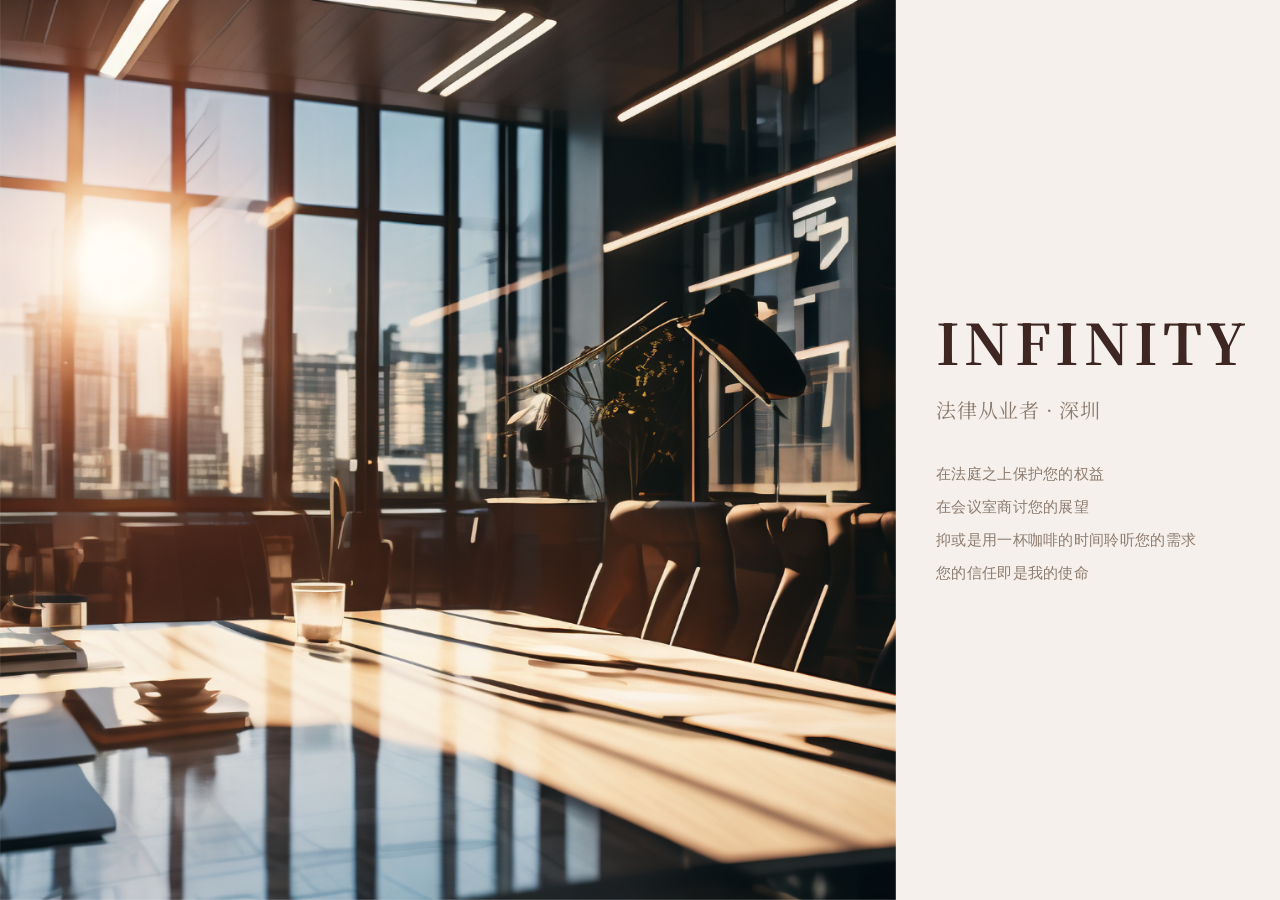
==== index.html @ d0652b82 "Deploy resume website" ====
<!DOCTYPE html>
<html lang="zh-CN">
<head>
  <meta charset="UTF-8">
  <meta name="viewport" content="width=device-width, initial-scale=1.0">
  <title>个人简历</title>
  <link href="https://fonts.googleapis.com/css2?family=Inter:wght@300;400;500;600;700&family=Noto+Serif+SC:wght@400;500;600;700&display=swap" rel="stylesheet">
  <link rel="stylesheet" href="css/style.css">
</head>
<body>

  <div class="scroll-container">

    <!-- 第 1 页：封面 / 个人简介 -->
    <section class="page" id="page-1">
      <div class="hero-split">
        <!-- 左侧：背景轮换区 70% -->
        <div class="hero-carousel">
          <div class="carousel-track" id="carousel-track">
            <div class="carousel-slide" style="background-image: url('assets/carousel-1.jpg');"></div>
            <div class="carousel-slide" style="background-image: url('assets/carousel-2.jpg');"></div>
            <div class="carousel-slide" style="background-image: url('assets/carousel-3.jpg');"></div>
          </div>
        </div>
        <!-- 右侧：纯色文本区 30% -->
        <div class="hero-info">
          <h1 class="page-title">INFINITY</h1>
          <p class="page-subtitle">法律从业者 · 深圳</p>
          <div class="hero-lines" id="hero-lines">
            <p class="hero-line">在法庭之上保护您的权益</p>
            <p class="hero-line">在会议室商讨您的展望</p>
            <p class="hero-line">抑或是用一杯咖啡的时间聆听您的需求</p>
            <p class="hero-line">您的信任即是我的使命</p>
          </div>
        </div>
      </div>
    </section>

    <!-- 第 2 页：经历与技能 -->
    <section class="page" id="page-2">
      <div class="page-overlay">
        <div class="split-layout">
          <!-- 左栏：经历 -->
          <div class="split-left">
            <h2 class="section-heading">工作经历</h2>
            <div class="timeline">
              <div class="timeline-item">
                <div class="timeline-dot"></div>
                <div class="timeline-content">
                  <span class="timeline-date">2026.9</span>
                  <h3 class="timeline-title">汕头大学 · 法学专业</h3>
                  <p class="timeline-desc">进入汕头大学法学专业深造。</p>
                </div>
              </div>
              <div class="timeline-item">
                <div class="timeline-dot"></div>
                <div class="timeline-content">
                  <span class="timeline-date">2026.8</span>
                  <h3 class="timeline-title">卓建律师事务所 · 实习</h3>
                  <p class="timeline-desc">进入卓建律师事务所实习。</p>
                </div>
              </div>
              <div class="timeline-item">
                <div class="timeline-dot"></div>
                <div class="timeline-content">
                  <span class="timeline-date">2026.6</span>
                  <h3 class="timeline-title">毕业于深圳某高中</h3>
                  <p class="timeline-desc">在深圳完成高中学业，顺利毕业。</p>
                </div>
              </div>
            </div>
          </div>
          <!-- 右栏：技能 -->
          <div class="split-right">
            <h2 class="section-heading">技能</h2>
            <div class="skills-list">
              <div class="skill-item">
                <span class="skill-name">人文素养</span>
                <div class="skill-bar"><div class="skill-bar-fill" style="width: 90%;"></div></div>
              </div>
              <div class="skill-item">
                <span class="skill-name">创新能力</span>
                <div class="skill-bar"><div class="skill-bar-fill" style="width: 85%;"></div></div>
              </div>
              <div class="skill-item">
                <span class="skill-name">工作实践经验</span>
                <div class="skill-bar"><div class="skill-bar-fill" style="width: 80%;"></div></div>
              </div>
              <div class="skill-item">
                <span class="skill-name">业务能力</span>
                <div class="skill-bar"><div class="skill-bar-fill" style="width: 75%;"></div></div>
              </div>
              <div class="skill-item">
                <span class="skill-name">跨领域能力</span>
                <div class="skill-bar"><div class="skill-bar-fill" style="width: 85%;"></div></div>
              </div>
            </div>
          </div>
        </div>
      </div>
    </section>

    <!-- 第 3 页：项目展示与联系方式 -->
    <section class="page" id="page-3">
      <div class="page-overlay">
        <h2 class="section-heading">更多信息</h2>
        <div class="project-grid">
          <a href="project1.html" class="card card-link">
            <h3 class="card-title">个人简介</h3>
            <p class="card-desc">想进一步了解INFINITY？</p>
          </a>
          <a href="project2.html" class="card card-link">
            <h3 class="card-title">资料展示</h3>
            <div class="card-tags">
              <span class="tag">AI能力认证</span>
              <span class="tag">商业能力</span>
              <span class="tag">法律专业能力</span>
            </div>
          </a>
          <a href="project3.html" class="card card-link">
            <h3 class="card-title">简历生成</h3>
            <p class="card-desc">获取可供直接下载打印的简历</p>
          </a>
        </div>
        <div class="contact-section">
          <h2 class="section-heading">联系方式</h2>
          <p class="contact-info">
            <a href="mailto:yourname@email.com">yourname@email.com</a>
            <span class="contact-sep">/</span>
            <a href="https://github.com/yourname" target="_blank">github.com/yourname</a>
          </p>
        </div>
      </div>
    </section>

  </div>

  <script src="js/main.js"></script>
</body>
</html>
---- css/style.css ----
/* style.css — 极简商务风个人简历网站 */
/* 大英博物馆风格参考，所有变量集中在 :root */

:root {
  /* ===== 色彩 ===== */
  --color-bg:         #F5F0EB;
  --color-text:       #1A1A1A;
  --color-heading:    #3E2723;
  --color-sub:        #8D7B6F;
  --color-link:       #5D4037;
  --color-overlay:    rgba(245, 240, 235, 0.7);

  /* ===== 字体 ===== */
  --font-heading:     'Noto Serif SC', 'Georgia', 'Times New Roman', serif;
  --font-body:        'Inter', 'Noto Sans SC', 'Helvetica Neue', Arial, sans-serif;

  /* ===== 标题排版 ===== */
  --title-size:       56px;
  --title-weight:     700;
  --title-spacing:    0.08em;
  --title-line-height: 1.2;

  --subtitle-size:    20px;
  --subtitle-weight:  400;
  --subtitle-spacing: 0.04em;

  --section-size:     28px;
  --section-weight:   600;
  --section-spacing:  0.06em;

  /* ===== 正文排版 ===== */
  --body-size:        15px;
  --body-weight:      400;
  --body-line-height: 1.8;
  --body-spacing:     0.02em;

  --small-size:       13px;

  /* ===== 文本边框 ===== */
  --text-border-color: #D7CCC8;
  --text-border-width: 1px;
  --text-border-style: solid;
  --text-border-radius: 0px;

  /* ===== 卡片样式 ===== */
  --card-bg:          rgba(255, 255, 255, 0.6);
  --card-border:      #D7CCC8;
  --card-padding:     24px;
  --card-radius:      0px;

  /* ===== 布局 ===== */
  --page-padding:     60px;
  --content-max-width: 1000px;
  --timeline-color:   #3E2723;
  --timeline-width:   1px;
  --divider-color:    #D7CCC8;

  /* ===== 进度条 ===== */
  --bar-bg:           #E8E0D8;
  --bar-fill:         #3E2723;
  --bar-height:       4px;
}

/* ===== 全局重置 ===== */
*, *::before, *::after {
  margin: 0;
  padding: 0;
  box-sizing: border-box;
}

html {
  font-size: 16px;
  -webkit-font-smoothing: antialiased;
  -moz-osx-font-smoothing: grayscale;
}

body {
  font-family: var(--font-body);
  font-size: var(--body-size);
  font-weight: var(--body-weight);
  line-height: var(--body-line-height);
  letter-spacing: var(--body-spacing);
  color: var(--color-text);
  background: var(--color-bg);
  overflow: hidden;
}

a {
  color: var(--color-link);
  text-decoration: none;
  transition: opacity 0.2s;
}
a:hover {
  opacity: 0.7;
}

/* ===== 滚动容器 ===== */
.scroll-container {
  height: 100vh;
  overflow-y: scroll;
  scroll-snap-type: y mandatory;
  scroll-behavior: smooth;
}

/* ===== 页面 ===== */
.page {
  height: 100vh;
  scroll-snap-align: start;
  background-size: cover;
  background-position: center;
  background-repeat: no-repeat;
  display: flex;
  align-items: center;
  justify-content: center;
}

.page-overlay {
  background: var(--color-overlay);
  margin: var(--page-padding);
  padding: var(--page-padding);
  max-width: var(--content-max-width);
  width: 100%;
}

/* 背景贴图（后续导入后替换） */
#page-1 { background-color: var(--color-bg); display: block; align-items: initial; justify-content: initial; }
#page-2 { background-color: var(--color-bg); /* background-image: url('../assets/bg-experience.png'); */ }
#page-3 { background-color: var(--color-bg); /* background-image: url('../assets/bg-projects.png'); */ }

/* ===== 第 1 页：分栏封面 ===== */
.hero-split {
  display: flex;
  width: 100%;
  height: 100vh;
}

/* 左侧：轮播区 70% */
.hero-carousel {
  flex: 0 0 70%;
  height: 100%;
  overflow: hidden;
  position: relative;
}

.carousel-track {
  display: flex;
  height: 100%;
  transition: transform 0.6s ease-in-out;
  will-change: transform;
}

.carousel-slide {
  flex: 0 0 100%;
  height: 100%;
  background-size: cover;
  background-position: center;
  background-repeat: no-repeat;
}

/* 右侧：纯色文本区 30% */
.hero-info {
  flex: 0 0 30%;
  height: 100%;
  background: var(--color-bg);
  display: flex;
  flex-direction: column;
  justify-content: center;
  padding: 60px 40px;
}

.hero-info .page-title {
  font-family: var(--font-heading);
  font-size: var(--title-size);
  font-weight: var(--title-weight);
  letter-spacing: var(--title-spacing);
  line-height: var(--title-line-height);
  color: var(--color-heading);
  margin-bottom: 16px;
  text-align: left;
}

.hero-info .page-subtitle {
  font-family: var(--font-heading);
  font-size: var(--subtitle-size);
  font-weight: var(--subtitle-weight);
  letter-spacing: var(--subtitle-spacing);
  color: var(--color-sub);
  margin-bottom: 24px;
  text-align: left;
}

.hero-info .hero-intro {
  font-size: var(--body-size);
  color: var(--color-sub);
  text-align: left;
  max-width: none;
  margin: 0;
}

/* 逐行浮现动画 */
.hero-lines {
  margin-top: 8px;
}

.hero-line {
  font-size: var(--body-size);
  color: var(--color-sub);
  text-align: left;
  margin: 0 0 6px 0;
  opacity: 0;
  transform: translateY(12px);
  transition: opacity 0.8s ease, transform 0.8s ease;
}

.hero-line.visible {
  opacity: 1;
  transform: translateY(0);
}

/* 保留旧 .hero-content 和全局 .page-title 等样式供其他页面兼容 */
.hero-content {
  text-align: center;
  padding: 40px 0;
}

.page-title {
  font-family: var(--font-heading);
  font-size: var(--title-size);
  font-weight: var(--title-weight);
  letter-spacing: var(--title-spacing);
  line-height: var(--title-line-height);
  color: var(--color-heading);
  margin-bottom: 16px;
}

.page-subtitle {
  font-family: var(--font-heading);
  font-size: var(--subtitle-size);
  font-weight: var(--subtitle-weight);
  letter-spacing: var(--subtitle-spacing);
  color: var(--color-sub);
  margin-bottom: 24px;
}

.hero-intro {
  font-size: var(--body-size);
  color: var(--color-sub);
  max-width: 560px;
  margin: 0 auto;
}

/* ===== 第 2 页：经历与技能 ===== */
.section-heading {
  font-family: var(--font-heading);
  font-size: var(--section-size);
  font-weight: var(--section-weight);
  letter-spacing: var(--section-spacing);
  color: var(--color-heading);
  margin-bottom: 28px;
}

.split-layout {
  display: flex;
  gap: 48px;
}

.split-left {
  flex: 0 0 60%;
  min-width: 0;
}

.split-right {
  flex: 0 0 40%;
  min-width: 0;
}

/* 时间线 */
.timeline {
  position: relative;
  padding-left: 20px;
}

.timeline::before {
  content: '';
  position: absolute;
  left: 0;
  top: 4px;
  bottom: 4px;
  width: var(--timeline-width);
  background: var(--timeline-color);
}

.timeline-item {
  position: relative;
  margin-bottom: 28px;
}

.timeline-item:last-child {
  margin-bottom: 0;
}

.timeline-dot {
  position: absolute;
  left: -24px;
  top: 6px;
  width: 9px;
  height: 9px;
  border-radius: 50%;
  background: var(--timeline-color);
}

.timeline-date {
  display: block;
  font-size: var(--small-size);
  color: var(--color-sub);
  margin-bottom: 4px;
}

.timeline-title {
  font-size: var(--body-size);
  font-weight: 600;
  color: var(--color-heading);
  margin-bottom: 4px;
}

.timeline-desc {
  font-size: var(--small-size);
  color: var(--color-sub);
  line-height: 1.6;
}

/* 技能列表 */
.skills-list {
  display: flex;
  flex-direction: column;
  gap: 16px;
}

.skill-item {
  display: flex;
  flex-direction: column;
  gap: 6px;
}

.skill-name {
  font-size: var(--small-size);
  color: var(--color-heading);
}

.skill-bar {
  background: var(--bar-bg);
  height: var(--bar-height);
  width: 100%;
}

.skill-bar-fill {
  background: var(--bar-fill);
  height: var(--bar-height);
}

/* ===== 第 3 页：项目与联系 ===== */
.project-grid {
  display: grid;
  grid-template-columns: repeat(3, 1fr);
  gap: 20px;
  margin-bottom: 40px;
}

.card {
  background: var(--card-bg);
  border: var(--text-border-width) var(--text-border-style) var(--card-border);
  padding: var(--card-padding);
  border-radius: var(--card-radius);
}

/* 项目卡片链接 */
.card-link {
  display: block;
  text-decoration: none;
  color: inherit;
  cursor: pointer;
  transition: transform 0.2s ease, box-shadow 0.2s ease;
}

.card-link:hover {
  transform: translateY(-3px);
  box-shadow: 0 6px 20px rgba(62, 39, 35, 0.12);
}

.card-link .card-title {
  color: var(--color-heading);
}

.card-link .card-desc {
  color: var(--color-sub);
}

.card-title {
  font-family: var(--font-heading);
  font-size: 16px;
  font-weight: 600;
  color: var(--color-heading);
  margin-bottom: 8px;
}

.card-desc {
  font-size: var(--small-size);
  color: var(--color-sub);
  line-height: 1.6;
  margin-bottom: 12px;
}

.card-tags {
  display: flex;
  flex-wrap: wrap;
  gap: 6px;
}

.tag {
  font-size: 11px;
  color: var(--color-sub);
  border: var(--text-border-width) var(--text-border-style) var(--text-border-color);
  border-radius: var(--text-border-radius);
  padding: 2px 8px;
}

/* 联系方式 */
.contact-section {
  padding-top: 20px;
  border-top: var(--text-border-width) var(--text-border-style) var(--divider-color);
}

.contact-info {
  font-size: var(--body-size);
  color: var(--color-sub);
}

.contact-sep {
  margin: 0 12px;
  color: var(--divider-color);
}

/* ===== 响应式 ===== */
@media (max-width: 1024px) {
  :root {
    --title-size: 42px;
    --section-size: 24px;
    --page-padding: 40px;
  }

  .hero-carousel {
    flex: 0 0 60%;
  }
  .hero-info {
    flex: 0 0 40%;
    padding: 40px 28px;
  }

  .split-layout {
    flex-direction: column;
    gap: 36px;
  }

  .split-left,
  .split-right {
    flex: 1 1 auto;
  }

  .project-grid {
    grid-template-columns: repeat(2, 1fr);
  }
}

@media (max-width: 768px) {
  :root {
    --title-size: 32px;
    --subtitle-size: 16px;
    --section-size: 20px;
    --body-size: 14px;
    --small-size: 12px;
    --page-padding: 24px;
  }

  .hero-split {
    flex-direction: column;
  }
  .hero-carousel {
    flex: 0 0 50%;
  }
  .hero-info {
    flex: 0 0 50%;
    padding: 24px 20px;
  }

  .page-overlay {
    margin: 16px;
    padding: 24px;
  }

  .project-grid {
    grid-template-columns: 1fr;
  }

  .hero-content {
    padding: 20px 0;
  }

  .contact-info {
    display: flex;
    flex-direction: column;
    gap: 8px;
  }

  .contact-sep {
    display: none;
  }
}
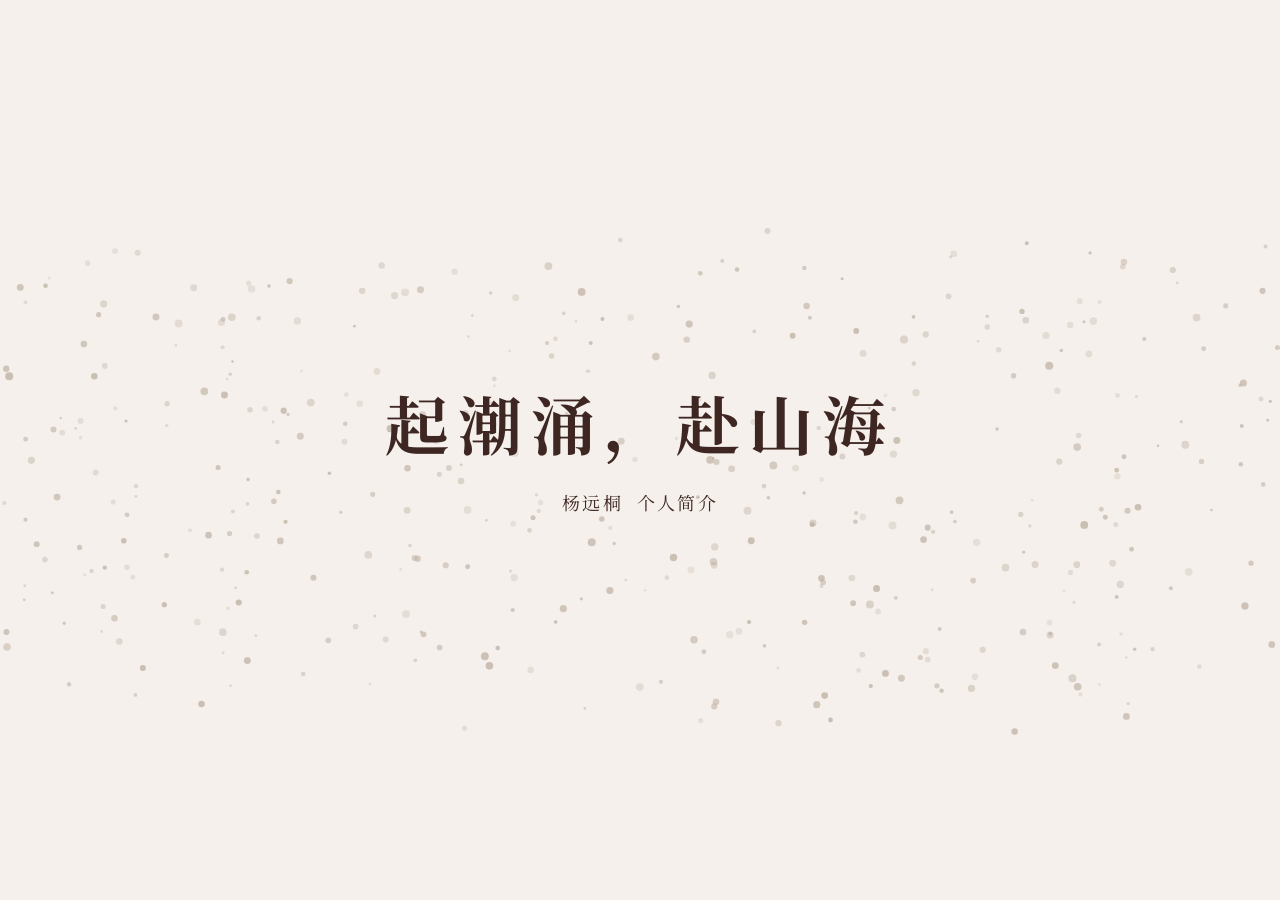
==== commit 4ad19bea: "deploy new-site" ====
--- a/index.html
+++ b/index.html
@@ -1,140 +1,112 @@
-<!DOCTYPE html>
-<html lang="zh-CN">
-<head>
-  <meta charset="UTF-8">
-  <meta name="viewport" content="width=device-width, initial-scale=1.0">
-  <title>个人简历</title>
-  <link href="https://fonts.googleapis.com/css2?family=Inter:wght@300;400;500;600;700&family=Noto+Serif+SC:wght@400;500;600;700&display=swap" rel="stylesheet">
-  <link rel="stylesheet" href="css/style.css">
-</head>
-<body>
-
-  <div class="scroll-container">
-
-    <!-- 第 1 页：封面 / 个人简介 -->
-    <section class="page" id="page-1">
-      <div class="hero-split">
-        <!-- 左侧：背景轮换区 70% -->
-        <div class="hero-carousel">
-          <div class="carousel-track" id="carousel-track">
-            <div class="carousel-slide" style="background-image: url('assets/carousel-1.jpg');"></div>
-            <div class="carousel-slide" style="background-image: url('assets/carousel-2.jpg');"></div>
-            <div class="carousel-slide" style="background-image: url('assets/carousel-3.jpg');"></div>
-          </div>
-        </div>
-        <!-- 右侧：纯色文本区 30% -->
-        <div class="hero-info">
-          <h1 class="page-title">INFINITY</h1>
-          <p class="page-subtitle">法律从业者 · 深圳</p>
-          <div class="hero-lines" id="hero-lines">
-            <p class="hero-line">在法庭之上保护您的权益</p>
-            <p class="hero-line">在会议室商讨您的展望</p>
-            <p class="hero-line">抑或是用一杯咖啡的时间聆听您的需求</p>
-            <p class="hero-line">您的信任即是我的使命</p>
-          </div>
-        </div>
-      </div>
-    </section>
-
-    <!-- 第 2 页：经历与技能 -->
-    <section class="page" id="page-2">
-      <div class="page-overlay">
-        <div class="split-layout">
-          <!-- 左栏：经历 -->
-          <div class="split-left">
-            <h2 class="section-heading">工作经历</h2>
-            <div class="timeline">
-              <div class="timeline-item">
-                <div class="timeline-dot"></div>
-                <div class="timeline-content">
-                  <span class="timeline-date">2026.9</span>
-                  <h3 class="timeline-title">汕头大学 · 法学专业</h3>
-                  <p class="timeline-desc">进入汕头大学法学专业深造。</p>
-                </div>
-              </div>
-              <div class="timeline-item">
-                <div class="timeline-dot"></div>
-                <div class="timeline-content">
-                  <span class="timeline-date">2026.8</span>
-                  <h3 class="timeline-title">卓建律师事务所 · 实习</h3>
-                  <p class="timeline-desc">进入卓建律师事务所实习。</p>
-                </div>
-              </div>
-              <div class="timeline-item">
-                <div class="timeline-dot"></div>
-                <div class="timeline-content">
-                  <span class="timeline-date">2026.6</span>
-                  <h3 class="timeline-title">毕业于深圳某高中</h3>
-                  <p class="timeline-desc">在深圳完成高中学业，顺利毕业。</p>
-                </div>
-              </div>
-            </div>
-          </div>
-          <!-- 右栏：技能 -->
-          <div class="split-right">
-            <h2 class="section-heading">技能</h2>
-            <div class="skills-list">
-              <div class="skill-item">
-                <span class="skill-name">人文素养</span>
-                <div class="skill-bar"><div class="skill-bar-fill" style="width: 90%;"></div></div>
-              </div>
-              <div class="skill-item">
-                <span class="skill-name">创新能力</span>
-                <div class="skill-bar"><div class="skill-bar-fill" style="width: 85%;"></div></div>
-              </div>
-              <div class="skill-item">
-                <span class="skill-name">工作实践经验</span>
-                <div class="skill-bar"><div class="skill-bar-fill" style="width: 80%;"></div></div>
-              </div>
-              <div class="skill-item">
-                <span class="skill-name">业务能力</span>
-                <div class="skill-bar"><div class="skill-bar-fill" style="width: 75%;"></div></div>
-              </div>
-              <div class="skill-item">
-                <span class="skill-name">跨领域能力</span>
-                <div class="skill-bar"><div class="skill-bar-fill" style="width: 85%;"></div></div>
-              </div>
-            </div>
-          </div>
-        </div>
-      </div>
-    </section>
-
-    <!-- 第 3 页：项目展示与联系方式 -->
-    <section class="page" id="page-3">
-      <div class="page-overlay">
-        <h2 class="section-heading">更多信息</h2>
-        <div class="project-grid">
-          <a href="project1.html" class="card card-link">
-            <h3 class="card-title">个人简介</h3>
-            <p class="card-desc">想进一步了解INFINITY？</p>
-          </a>
-          <a href="project2.html" class="card card-link">
-            <h3 class="card-title">资料展示</h3>
-            <div class="card-tags">
-              <span class="tag">AI能力认证</span>
-              <span class="tag">商业能力</span>
-              <span class="tag">法律专业能力</span>
-            </div>
-          </a>
-          <a href="project3.html" class="card card-link">
-            <h3 class="card-title">简历生成</h3>
-            <p class="card-desc">获取可供直接下载打印的简历</p>
-          </a>
-        </div>
-        <div class="contact-section">
-          <h2 class="section-heading">联系方式</h2>
-          <p class="contact-info">
-            <a href="mailto:yourname@email.com">yourname@email.com</a>
-            <span class="contact-sep">/</span>
-            <a href="https://github.com/yourname" target="_blank">github.com/yourname</a>
-          </p>
-        </div>
-      </div>
-    </section>
-
-  </div>
-
-  <script src="js/main.js"></script>
-</body>
+<!DOCTYPE html>
+<html lang="zh-CN">
+<head>
+  <meta charset="UTF-8">
+  <meta name="viewport" content="width=device-width, initial-scale=1.0">
+  <title>杨远桐 · 个人简介</title>
+  <link href="https://fonts.googleapis.com/css2?family=Inter:wght@300;400;500;600;700&family=Noto+Serif+SC:wght@400;500;600;700&display=swap" rel="stylesheet">
+  <link rel="stylesheet" href="css/style.css">
+</head>
+<body>
+
+  <div class="scroll-container">
+
+    <!-- 第 1 页：封面标题 + 波浪粒子 -->
+    <section class="page page-1" id="page-1">
+      <canvas class="fx-canvas wave-canvas" id="wave-canvas"></canvas>
+      <div class="page-hero">
+        <h1 class="hero-title" id="hero-title">起潮涌，赴山海</h1>
+        <p class="hero-subtitle" id="hero-subtitle">杨远桐&nbsp;&nbsp;个人简介</p>
+      </div>
+    </section>
+
+    <!-- 第 2 页：四行宣言 + 鼠标打散粒子 -->
+    <section class="page page-2" id="page-2">
+      <canvas class="fx-canvas" id="burst-canvas"></canvas>
+      <div class="page-motto">
+        <p class="motto-line" data-order="0">以法为舟</p>
+        <p class="motto-line" data-order="1">以理科的研究精神为桨</p>
+        <p class="motto-line" data-order="2">以文科的宏观思维为帆</p>
+        <p class="motto-line" data-order="3">驶向跨领域发展的远海......</p>
+      </div>
+    </section>
+
+    <!-- 第 3 页：复制原网站第 2 页（经历与技能） -->
+    <section class="page page-3" id="page-3">
+      <canvas class="fx-canvas wave-canvas" id="wave-canvas-3"></canvas>
+      <div class="page-overlay">
+        <div class="split-layout">
+          <!-- 左栏：经历 -->
+          <div class="split-left">
+            <h2 class="section-heading">工作经历</h2>
+            <div class="timeline">
+              <div class="timeline-item">
+                <div class="timeline-dot"></div>
+                <div class="timeline-content">
+                  <span class="timeline-date">2026.9</span>
+                  <h3 class="timeline-title">汕头大学 · 法学专业</h3>
+                  <p class="timeline-desc">进入汕头大学法学专业深造。</p>
+                </div>
+              </div>
+              <div class="timeline-item">
+                <div class="timeline-dot"></div>
+                <div class="timeline-content">
+                  <span class="timeline-date">2026.8</span>
+                  <h3 class="timeline-title">卓建律师事务所 · 实习</h3>
+                  <p class="timeline-desc">进入卓建律师事务所实习。</p>
+                </div>
+              </div>
+              <div class="timeline-item">
+                <div class="timeline-dot"></div>
+                <div class="timeline-content">
+                  <span class="timeline-date">2026.6</span>
+                  <h3 class="timeline-title">毕业于深圳市第二高级中学</h3>
+                  <p class="timeline-desc">在深圳完成高中学业，顺利毕业。</p>
+                </div>
+              </div>
+            </div>
+          </div>
+          <!-- 右栏：技能 -->
+          <div class="split-right">
+            <h2 class="section-heading">技能</h2>
+            <div class="skills-list">
+              <div class="skill-item">
+                <span class="skill-name">人文素养</span>
+                <div class="skill-bar"><div class="skill-bar-fill" style="width: 90%;"></div></div>
+              </div>
+              <div class="skill-item">
+                <span class="skill-name">创新能力</span>
+                <div class="skill-bar"><div class="skill-bar-fill" style="width: 85%;"></div></div>
+              </div>
+              <div class="skill-item">
+                <span class="skill-name">工作实践经验</span>
+                <div class="skill-bar"><div class="skill-bar-fill" style="width: 80%;"></div></div>
+              </div>
+              <div class="skill-item">
+                <span class="skill-name">业务能力</span>
+                <div class="skill-bar"><div class="skill-bar-fill" style="width: 75%;"></div></div>
+              </div>
+              <div class="skill-item">
+                <span class="skill-name">跨领域能力</span>
+                <div class="skill-bar"><div class="skill-bar-fill" style="width: 85%;"></div></div>
+              </div>
+            </div>
+          </div>
+        </div>
+      </div>
+    </section>
+
+    <!-- 第 4 页：导航入口 -->
+    <section class="page page-4" id="page-4">
+      <canvas class="fx-canvas wave-canvas" id="wave-canvas-4"></canvas>
+      <div class="page-links">
+        <a class="menu-link" href="intro.html">个人简介</a>
+        <a class="menu-link" href="showcase.html">项目履历</a>
+      </div>
+    </section>
+
+  </div>
+
+  <script src="js/main.js"></script>
+</body>
 </html>
--- a/css/style.css
+++ b/css/style.css
@@ -1,5 +1,5 @@
-/* style.css — 极简商务风个人简历网站 */
-/* 大英博物馆风格参考，所有变量集中在 :root */
+/* style.css — 全新个人网站（沿用原极简商务风 / 大英博物馆风格） */
+/* 所有变量集中在 :root，方便统一调整 */
 
 :root {
   /* ===== 色彩 ===== */
@@ -10,19 +10,26 @@
   --color-link:       #5D4037;
   --color-overlay:    rgba(245, 240, 235, 0.7);
 
+  /* 粒子颜色：比背景略深、比字体浅 */
+  --color-particle:   184, 169, 155;
+
   /* ===== 字体 ===== */
   --font-heading:     'Noto Serif SC', 'Georgia', 'Times New Roman', serif;
   --font-body:        'Inter', 'Noto Sans SC', 'Helvetica Neue', Arial, sans-serif;
 
   /* ===== 标题排版 ===== */
-  --title-size:       56px;
+  --title-size:       64px;
   --title-weight:     700;
-  --title-spacing:    0.08em;
-  --title-line-height: 1.2;
-
-  --subtitle-size:    20px;
+  --title-spacing:    0.14em;
+  --title-line-height: 1.3;
+
+  --subtitle-size:    18px;
   --subtitle-weight:  400;
-  --subtitle-spacing: 0.04em;
+  --subtitle-spacing: 0.12em;
+
+  --motto-size:       34px;
+  --motto-weight:     500;
+  --motto-spacing:    0.1em;
 
   --section-size:     28px;
   --section-weight:   600;
@@ -100,163 +107,128 @@
   overflow-y: scroll;
   scroll-snap-type: y mandatory;
   scroll-behavior: smooth;
+  -ms-overflow-style: none !important;
+  scrollbar-width: none !important;
+}
+.scroll-container::-webkit-scrollbar {
+  display: none !important;
+  width: 0 !important;
+  height: 0 !important;
 }
 
 /* ===== 页面 ===== */
 .page {
+  position: relative;
   height: 100vh;
   scroll-snap-align: start;
-  background-size: cover;
-  background-position: center;
-  background-repeat: no-repeat;
+  background-color: var(--color-bg);
   display: flex;
   align-items: center;
   justify-content: center;
+  overflow: hidden;
+}
+
+/* 粒子画布：铺满页面、置于文字下层 */
+.fx-canvas {
+  position: absolute;
+  inset: 0;
+  width: 100%;
+  height: 100%;
+  z-index: 0;
+  pointer-events: none;
+}
+
+/* ===== 第 1 页：封面标题 ===== */
+.page-hero {
+  position: relative;
+  z-index: 1;
+  text-align: center;
+  padding: 0 24px;
+}
+
+.hero-title {
+  font-family: var(--font-heading);
+  font-size: var(--title-size);
+  font-weight: var(--title-weight);
+  letter-spacing: var(--title-spacing);
+  line-height: var(--title-line-height);
+  color: var(--color-heading);
+  margin-bottom: 22px;
+  /* 由浅到深浮现 */
+  opacity: 0;
+  filter: blur(8px);
+  transform: translateY(16px);
+  transition: opacity 1s ease, filter 1s ease, transform 1s ease;
+}
+
+.hero-subtitle {
+  font-family: var(--font-heading);
+  font-size: var(--subtitle-size);
+  font-weight: var(--subtitle-weight);
+  letter-spacing: var(--subtitle-spacing);
+  color: var(--color-heading);
+  opacity: 0;
+  filter: blur(6px);
+  transform: translateY(12px);
+  transition: opacity 1s ease, filter 1s ease, transform 1s ease;
+}
+
+.hero-title.visible,
+.hero-subtitle.visible {
+  opacity: 1;
+  filter: blur(0);
+  transform: translateY(0);
+}
+
+/* ===== 第 2 页：四行宣言 ===== */
+.page-motto {
+  position: relative;
+  z-index: 1;
+  text-align: center;
+  padding: 0 24px;
+  display: flex;
+  flex-direction: column;
+  gap: 30px;
+}
+
+.motto-line {
+  font-family: var(--font-heading);
+  font-size: var(--motto-size);
+  font-weight: var(--motto-weight);
+  letter-spacing: var(--motto-spacing);
+  line-height: 1.5;
+  color: var(--color-heading);
+  /* 由浅到深浮现 */
+  opacity: 0;
+  filter: blur(8px);
+  transform: translateY(16px);
+  transition: opacity 1.1s ease, filter 1.1s ease, transform 1.1s ease;
+}
+
+.motto-line.visible {
+  opacity: 1;
+  filter: blur(0);
+  transform: translateY(0);
+}
+
+/* ===== 第 3 页：经历与技能（沿用原网站样式） ===== */
+.section-heading {
+  font-family: var(--font-heading);
+  font-size: var(--section-size);
+  font-weight: var(--section-weight);
+  letter-spacing: var(--section-spacing);
+  color: var(--color-heading);
+  margin-bottom: 28px;
 }
 
 .page-overlay {
+  position: relative;
+  z-index: 1;
   background: var(--color-overlay);
   margin: var(--page-padding);
   padding: var(--page-padding);
   max-width: var(--content-max-width);
   width: 100%;
-}
-
-/* 背景贴图（后续导入后替换） */
-#page-1 { background-color: var(--color-bg); display: block; align-items: initial; justify-content: initial; }
-#page-2 { background-color: var(--color-bg); /* background-image: url('../assets/bg-experience.png'); */ }
-#page-3 { background-color: var(--color-bg); /* background-image: url('../assets/bg-projects.png'); */ }
-
-/* ===== 第 1 页：分栏封面 ===== */
-.hero-split {
-  display: flex;
-  width: 100%;
-  height: 100vh;
-}
-
-/* 左侧：轮播区 70% */
-.hero-carousel {
-  flex: 0 0 70%;
-  height: 100%;
-  overflow: hidden;
-  position: relative;
-}
-
-.carousel-track {
-  display: flex;
-  height: 100%;
-  transition: transform 0.6s ease-in-out;
-  will-change: transform;
-}
-
-.carousel-slide {
-  flex: 0 0 100%;
-  height: 100%;
-  background-size: cover;
-  background-position: center;
-  background-repeat: no-repeat;
-}
-
-/* 右侧：纯色文本区 30% */
-.hero-info {
-  flex: 0 0 30%;
-  height: 100%;
-  background: var(--color-bg);
-  display: flex;
-  flex-direction: column;
-  justify-content: center;
-  padding: 60px 40px;
-}
-
-.hero-info .page-title {
-  font-family: var(--font-heading);
-  font-size: var(--title-size);
-  font-weight: var(--title-weight);
-  letter-spacing: var(--title-spacing);
-  line-height: var(--title-line-height);
-  color: var(--color-heading);
-  margin-bottom: 16px;
-  text-align: left;
-}
-
-.hero-info .page-subtitle {
-  font-family: var(--font-heading);
-  font-size: var(--subtitle-size);
-  font-weight: var(--subtitle-weight);
-  letter-spacing: var(--subtitle-spacing);
-  color: var(--color-sub);
-  margin-bottom: 24px;
-  text-align: left;
-}
-
-.hero-info .hero-intro {
-  font-size: var(--body-size);
-  color: var(--color-sub);
-  text-align: left;
-  max-width: none;
-  margin: 0;
-}
-
-/* 逐行浮现动画 */
-.hero-lines {
-  margin-top: 8px;
-}
-
-.hero-line {
-  font-size: var(--body-size);
-  color: var(--color-sub);
-  text-align: left;
-  margin: 0 0 6px 0;
-  opacity: 0;
-  transform: translateY(12px);
-  transition: opacity 0.8s ease, transform 0.8s ease;
-}
-
-.hero-line.visible {
-  opacity: 1;
-  transform: translateY(0);
-}
-
-/* 保留旧 .hero-content 和全局 .page-title 等样式供其他页面兼容 */
-.hero-content {
-  text-align: center;
-  padding: 40px 0;
-}
-
-.page-title {
-  font-family: var(--font-heading);
-  font-size: var(--title-size);
-  font-weight: var(--title-weight);
-  letter-spacing: var(--title-spacing);
-  line-height: var(--title-line-height);
-  color: var(--color-heading);
-  margin-bottom: 16px;
-}
-
-.page-subtitle {
-  font-family: var(--font-heading);
-  font-size: var(--subtitle-size);
-  font-weight: var(--subtitle-weight);
-  letter-spacing: var(--subtitle-spacing);
-  color: var(--color-sub);
-  margin-bottom: 24px;
-}
-
-.hero-intro {
-  font-size: var(--body-size);
-  color: var(--color-sub);
-  max-width: 560px;
-  margin: 0 auto;
-}
-
-/* ===== 第 2 页：经历与技能 ===== */
-.section-heading {
-  font-family: var(--font-heading);
-  font-size: var(--section-size);
-  font-weight: var(--section-weight);
-  letter-spacing: var(--section-spacing);
-  color: var(--color-heading);
-  margin-bottom: 28px;
 }
 
 .split-layout {
@@ -358,102 +330,40 @@
   height: var(--bar-height);
 }
 
-/* ===== 第 3 页：项目与联系 ===== */
-.project-grid {
-  display: grid;
-  grid-template-columns: repeat(3, 1fr);
-  gap: 20px;
-  margin-bottom: 40px;
-}
-
-.card {
-  background: var(--card-bg);
-  border: var(--text-border-width) var(--text-border-style) var(--card-border);
-  padding: var(--card-padding);
-  border-radius: var(--card-radius);
-}
-
-/* 项目卡片链接 */
-.card-link {
-  display: block;
+/* ===== 第 4 页：导航文字条 ===== */
+.page-links {
+  position: relative;
+  z-index: 1;
+  display: flex;
+  flex-direction: column;
+  align-items: center;
+  gap: 40px;
+}
+
+.menu-link {
+  font-family: var(--font-heading);
+  font-size: clamp(24px, 5vw, 34px);
+  font-weight: 500;
+  letter-spacing: 0.1em;
+  color: var(--color-heading);
   text-decoration: none;
-  color: inherit;
-  cursor: pointer;
-  transition: transform 0.2s ease, box-shadow 0.2s ease;
-}
-
-.card-link:hover {
-  transform: translateY(-3px);
-  box-shadow: 0 6px 20px rgba(62, 39, 35, 0.12);
-}
-
-.card-link .card-title {
-  color: var(--color-heading);
-}
-
-.card-link .card-desc {
-  color: var(--color-sub);
-}
-
-.card-title {
-  font-family: var(--font-heading);
-  font-size: 16px;
-  font-weight: 600;
-  color: var(--color-heading);
-  margin-bottom: 8px;
-}
-
-.card-desc {
-  font-size: var(--small-size);
-  color: var(--color-sub);
-  line-height: 1.6;
-  margin-bottom: 12px;
-}
-
-.card-tags {
-  display: flex;
-  flex-wrap: wrap;
-  gap: 6px;
-}
-
-.tag {
-  font-size: 11px;
-  color: var(--color-sub);
-  border: var(--text-border-width) var(--text-border-style) var(--text-border-color);
-  border-radius: var(--text-border-radius);
-  padding: 2px 8px;
-}
-
-/* 联系方式 */
-.contact-section {
-  padding-top: 20px;
-  border-top: var(--text-border-width) var(--text-border-style) var(--divider-color);
-}
-
-.contact-info {
-  font-size: var(--body-size);
-  color: var(--color-sub);
-}
-
-.contact-sep {
-  margin: 0 12px;
-  color: var(--divider-color);
+  border: none;
+  display: inline-block;
+  transition: transform 0.35s ease, opacity 0.3s ease;
+}
+
+.menu-link:hover {
+  transform: rotate(-3deg) scale(1.12);
+  opacity: 0.85;
 }
 
 /* ===== 响应式 ===== */
 @media (max-width: 1024px) {
   :root {
-    --title-size: 42px;
+    --title-size: 46px;
+    --motto-size: 28px;
     --section-size: 24px;
     --page-padding: 40px;
-  }
-
-  .hero-carousel {
-    flex: 0 0 60%;
-  }
-  .hero-info {
-    flex: 0 0 40%;
-    padding: 40px 28px;
   }
 
   .split-layout {
@@ -465,53 +375,25 @@
   .split-right {
     flex: 1 1 auto;
   }
-
-  .project-grid {
-    grid-template-columns: repeat(2, 1fr);
-  }
 }
 
 @media (max-width: 768px) {
   :root {
-    --title-size: 32px;
-    --subtitle-size: 16px;
+    --title-size: 34px;
+    --subtitle-size: 15px;
+    --motto-size: 22px;
     --section-size: 20px;
     --body-size: 14px;
     --small-size: 12px;
     --page-padding: 24px;
   }
 
-  .hero-split {
-    flex-direction: column;
-  }
-  .hero-carousel {
-    flex: 0 0 50%;
-  }
-  .hero-info {
-    flex: 0 0 50%;
-    padding: 24px 20px;
-  }
-
   .page-overlay {
     margin: 16px;
     padding: 24px;
   }
 
-  .project-grid {
-    grid-template-columns: 1fr;
-  }
-
-  .hero-content {
-    padding: 20px 0;
-  }
-
-  .contact-info {
-    display: flex;
-    flex-direction: column;
-    gap: 8px;
-  }
-
-  .contact-sep {
-    display: none;
+  .page-motto {
+    gap: 22px;
   }
 }
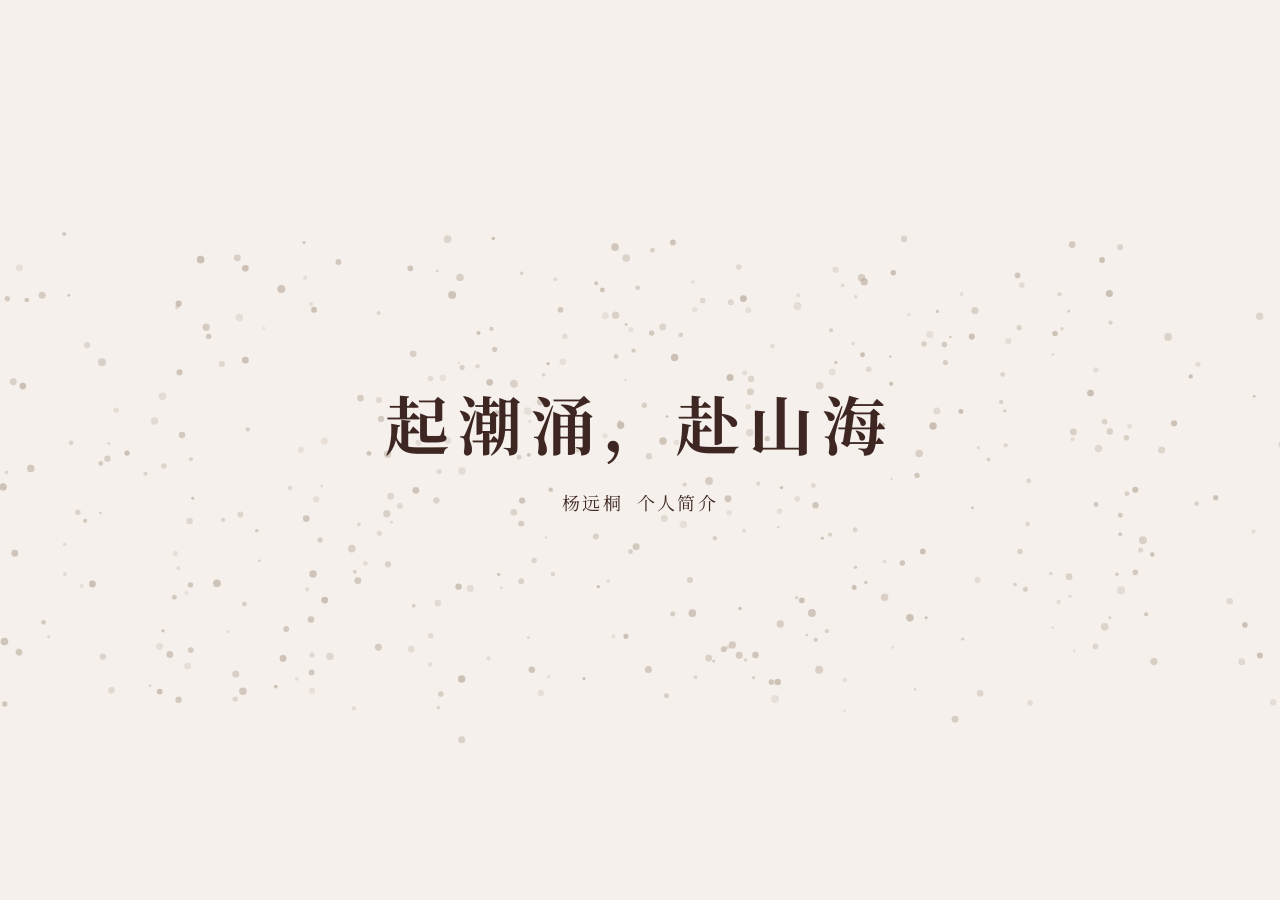
==== commit 385cb903: "fix law firm name" ====
--- a/index.html
+++ b/index.html
@@ -52,8 +52,8 @@
                 <div class="timeline-dot"></div>
                 <div class="timeline-content">
                   <span class="timeline-date">2026.8</span>
-                  <h3 class="timeline-title">卓建律师事务所 · 实习</h3>
-                  <p class="timeline-desc">进入卓建律师事务所实习。</p>
+                  <h3 class="timeline-title">广东卓建律师事务所 · 实习</h3>
+                  <p class="timeline-desc">进入广东卓建律师事务所实习。</p>
                 </div>
               </div>
               <div class="timeline-item">
